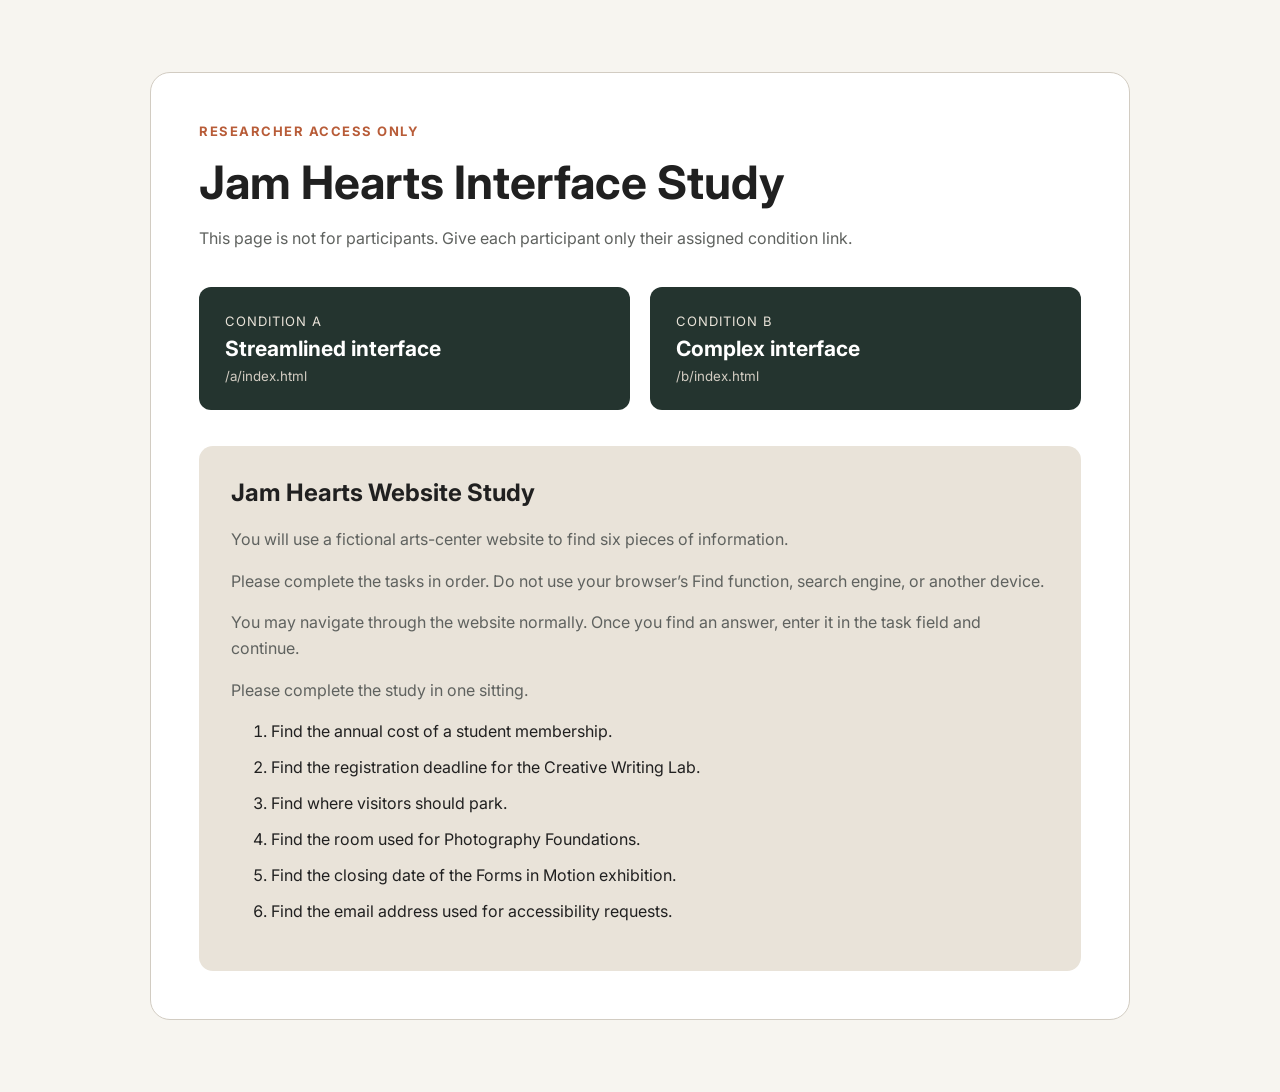
==== index.html @ b65d5c98 "Publish Jam Hearts study to GitHub Pages" ====
<!doctype html>
<html lang="en">
<head>
  <meta charset="utf-8">
  <meta name="viewport" content="width=device-width,initial-scale=1">
  <title>Jam Hearts Interface Study</title>
  <link rel="icon" href="favicon.svg">
  <link rel="preconnect" href="https://fonts.googleapis.com">
  <link rel="preconnect" href="https://fonts.gstatic.com" crossorigin>
  <link href="https://fonts.googleapis.com/css2?family=Inter:wght@400;600;700&display=swap" rel="stylesheet">
  <link rel="stylesheet" href="study.css">
</head>
<body>
  <main class="admin-shell">
    <section class="admin-card">
      <p class="admin-eyebrow">Researcher access only</p>
      <h1>Jam Hearts Interface Study</h1>
      <p>This page is not for participants. Give each participant only their assigned condition link.</p>
      <div class="condition-links">
        <a href="a/index.html">
          <span>Condition A</span>
          <strong>Streamlined interface</strong>
          <small>/a/index.html</small>
        </a>
        <a href="b/index.html">
          <span>Condition B</span>
          <strong>Complex interface</strong>
          <small>/b/index.html</small>
        </a>
      </div>
      <div class="task-panel">
        <h2>Jam Hearts Website Study</h2>
        <p>You will use a fictional arts-center website to find six pieces of information.</p>
        <p>Please complete the tasks in order. Do not use your browser’s Find function, search engine, or another device.</p>
        <p>You may navigate through the website normally. Once you find an answer, enter it in the task field and continue.</p>
        <p>Please complete the study in one sitting.</p>
        <ol>
          <li>Find the annual cost of a student membership.</li>
          <li>Find the registration deadline for the Creative Writing Lab.</li>
          <li>Find where visitors should park.</li>
          <li>Find the room used for Photography Foundations.</li>
          <li>Find the closing date of the Forms in Motion exhibition.</li>
          <li>Find the email address used for accessibility requests.</li>
        </ol>
      </div>
    </section>
  </main>
</body>
</html>
---- study.css ----
*{box-sizing:border-box}
body{margin:0;background:#f7f5f0;color:#202020;font-family:Inter,Arial,sans-serif}
.admin-shell{min-height:100vh;padding:72px 24px}
.admin-card{width:min(980px,100%);margin:auto;background:#fff;border:1px solid #d2ccc2;border-radius:20px;padding:48px}
.admin-eyebrow{margin:0 0 12px;color:#b85c38;text-transform:uppercase;letter-spacing:1.5px;font-weight:700;font-size:13px}
h1{margin:0 0 16px;font-size:46px}
p{line-height:1.6;color:#5f625f}
.condition-links{display:grid;grid-template-columns:1fr 1fr;gap:20px;margin:36px 0}
.condition-links a{display:flex;flex-direction:column;gap:7px;padding:26px;border-radius:12px;background:#24342f;color:#fff;text-decoration:none}
.condition-links span{color:#e9e3d9;font-size:13px;text-transform:uppercase;letter-spacing:1px}
.condition-links strong{font-size:21px}
.condition-links small{color:#d2ccc2}
.task-panel{padding:32px;background:#e9e3d9;border-radius:14px}
.task-panel h2{margin-top:0}
.task-panel li{margin:12px 0;line-height:1.5}
@media(max-width:720px){.admin-shell{padding:24px 14px}.admin-card{padding:28px}.condition-links{grid-template-columns:1fr}h1{font-size:36px}}
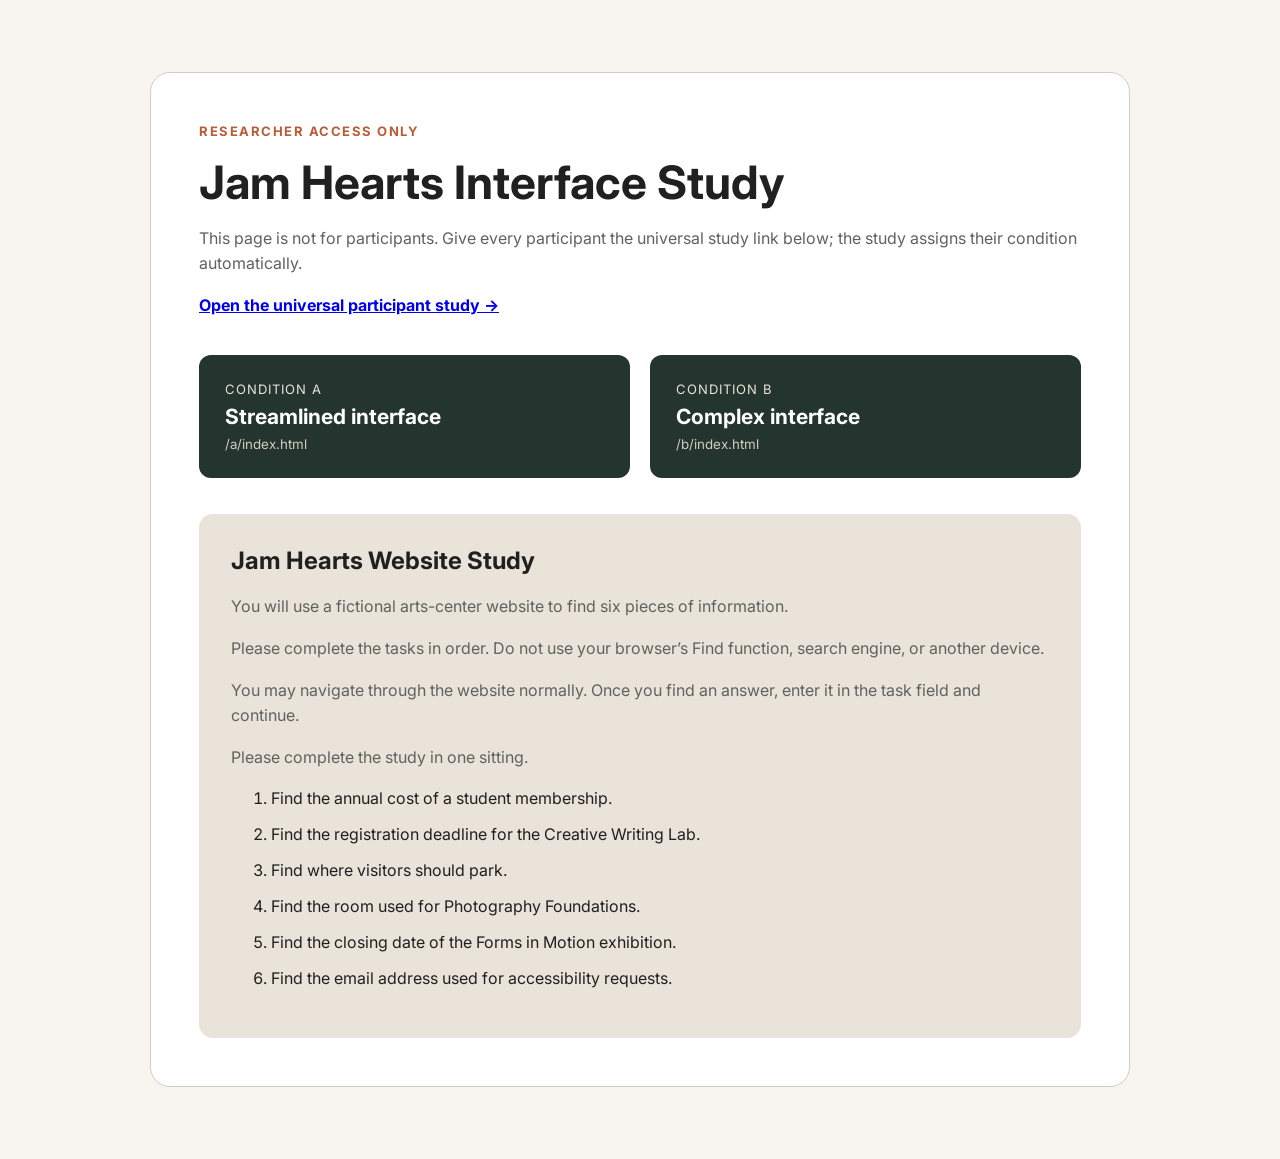
==== commit 82258148: "Add simplified five-minute study workflow" ====
--- a/index.html
+++ b/index.html
@@ -15,7 +15,8 @@
     <section class="admin-card">
       <p class="admin-eyebrow">Researcher access only</p>
       <h1>Jam Hearts Interface Study</h1>
-      <p>This page is not for participants. Give each participant only their assigned condition link.</p>
+      <p>This page is not for participants. Give every participant the universal study link below; the study assigns their condition automatically.</p>
+      <p><a href="study.html"><strong>Open the universal participant study →</strong></a></p>
       <div class="condition-links">
         <a href="a/index.html">
           <span>Condition A</span>
